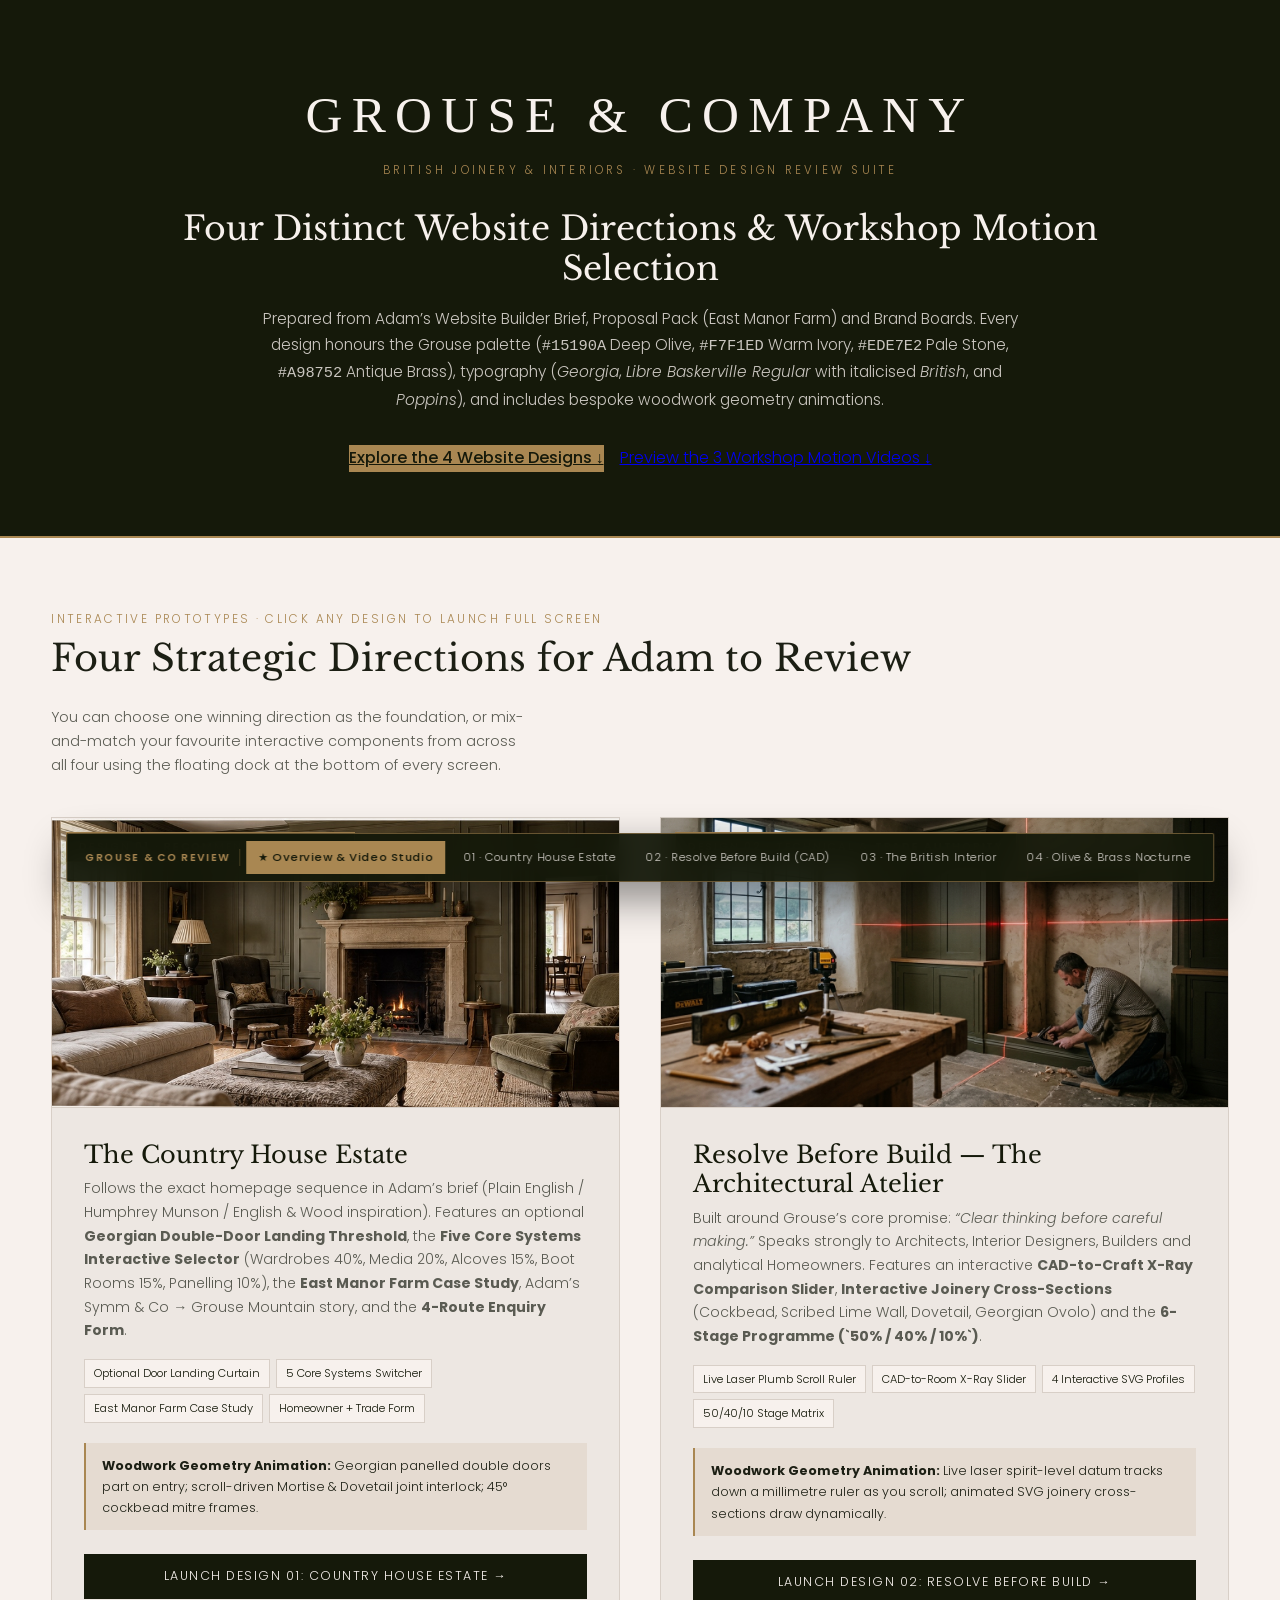
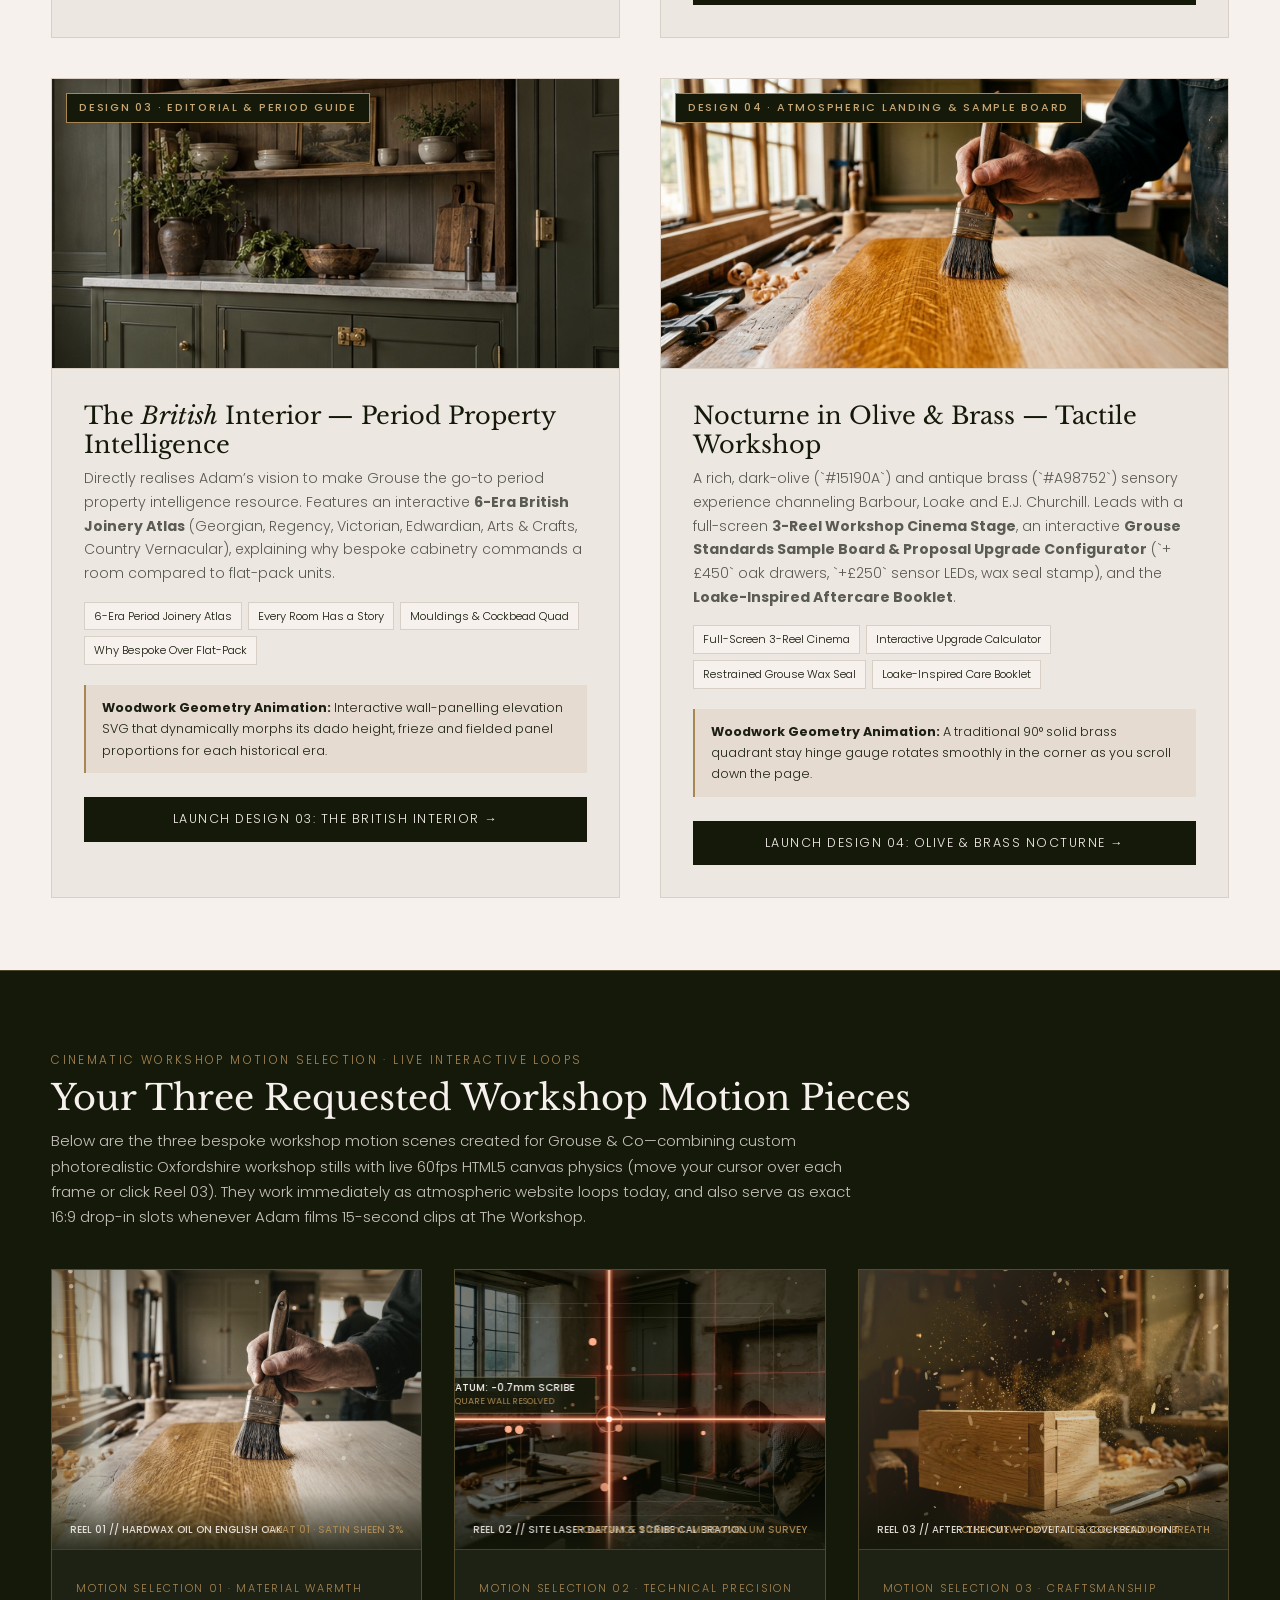
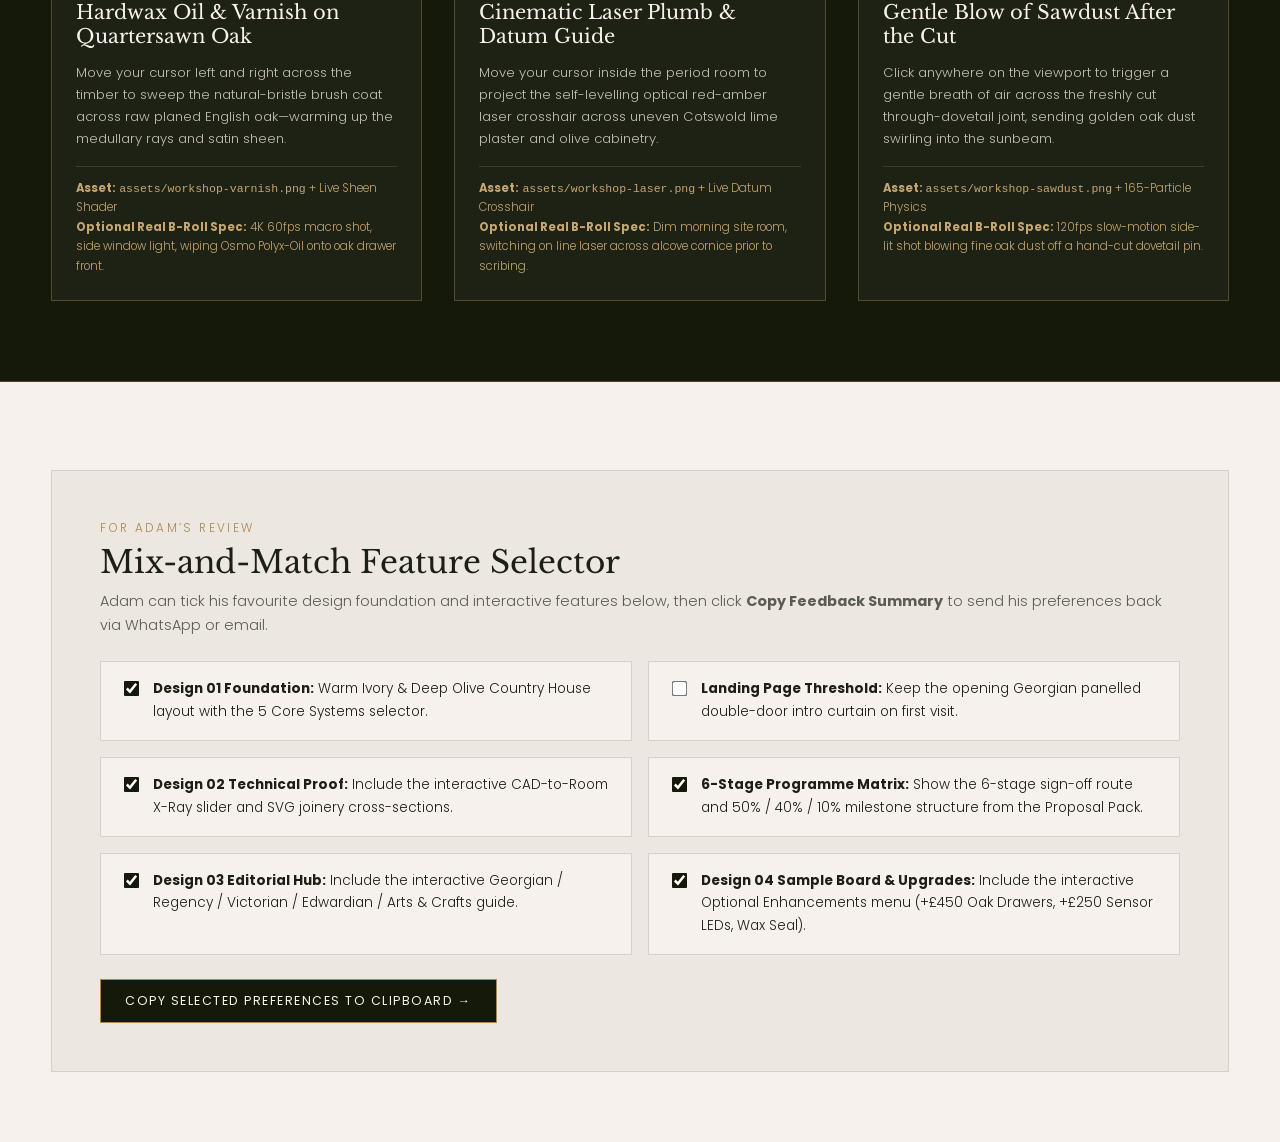
==== index.html @ 2a0cbdde "Initial commit: Grouse & Company 4 website designs and workshop motion studio" ====
<!DOCTYPE html>
<html lang="en-GB">
<head>
  <meta charset="UTF-8" />
  <meta name="viewport" content="width=device-width, initial-scale=1.0" />
  <title>Grouse &amp; Company | Website Design Presentation &amp; Workshop Motion Studio</title>
  <link rel="stylesheet" href="assets/grouse-shared.css" />
  <style>
    /* ==========================================================================
       MASTER PRESENTATION HUB & WORKSHOP MOTION STUDIO (index.html)
       Built for Adam Toms & Family Review
       ========================================================================== */

    .hub-hero {
      background: var(--olive-deep);
      color: var(--ivory-warm);
      padding: 4.5rem 4vw 4rem;
      border-bottom: 2px solid var(--brass-antique);
      text-align: center;
    }
    .hub-hero-inner {
      max-width: 960px;
      margin: 0 auto;
    }
    .hub-logo {
      font-family: var(--font-brand);
      font-size: clamp(2.1rem, 4vw, 3.2rem);
      letter-spacing: 0.18em;
      margin-bottom: 0.2rem;
    }
    .hub-sub {
      font-size: 0.72rem;
      letter-spacing: 0.28em;
      text-transform: uppercase;
      color: var(--brass-antique);
      margin-bottom: 1.75rem;
    }
    .hub-hero h1 {
      font-size: clamp(1.65rem, 2.6vw, 2.35rem);
      color: var(--ivory-warm);
      margin-bottom: 1rem;
    }
    .hub-hero p {
      color: rgba(247, 241, 237, 0.8);
      font-size: 0.96rem;
      max-width: 760px;
      margin: 0 auto 2rem;
    }

    .hub-section {
      max-width: 1420px;
      margin: 0 auto;
      padding: 4.5rem 4vw;
    }

    /* 4 Designs Comparison Grid */
    .designs-grid {
      display: grid;
      grid-template-columns: repeat(2, 1fr);
      gap: 2.5rem;
      margin-top: 2.5rem;
    }
    .design-card {
      background: var(--stone-pale);
      border: 1px solid var(--stone-border);
      display: flex;
      flex-direction: column;
      justify-content: space-between;
      transition: transform 0.35s ease, box-shadow 0.35s ease, border-color 0.35s ease;
    }
    .design-card:hover {
      transform: translateY(-4px);
      border-color: var(--brass-antique);
      box-shadow: 0 20px 44px rgba(21, 25, 10, 0.12);
    }
    .design-preview-thumb {
      position: relative;
      height: 290px;
      overflow: hidden;
      border-bottom: 1px solid var(--stone-border);
      background: var(--olive-deep);
    }
    .design-preview-thumb img {
      width: 100%;
      height: 100%;
      object-fit: cover;
      display: block;
      transition: transform 0.6s ease;
    }
    .design-card:hover .design-preview-thumb img {
      transform: scale(1.03);
    }
    .design-badge {
      position: absolute;
      top: 14px;
      left: 14px;
      background: var(--olive-deep);
      color: var(--brass-light);
      border: 1px solid var(--brass-antique);
      padding: 5px 12px;
      font-size: 0.68rem;
      letter-spacing: 0.16em;
      text-transform: uppercase;
      font-weight: 500;
    }
    .design-body {
      padding: 2rem;
      flex-grow: 1;
      display: flex;
      flex-direction: column;
      justify-content: space-between;
    }
    .design-body h3 {
      font-size: 1.5rem;
      color: var(--olive-deep);
      margin-bottom: 0.5rem;
    }
    .design-feature-tags {
      display: flex;
      flex-wrap: wrap;
      gap: 6px;
      margin: 1rem 0 1.25rem;
    }
    .design-feature-tags span {
      background: var(--ivory-warm);
      border: 1px solid var(--stone-border);
      padding: 4px 9px;
      font-size: 0.7rem;
      color: var(--olive-deep);
    }
    .design-geometry-note {
      background: rgba(169, 135, 82, 0.12);
      border-left: 2px solid var(--brass-antique);
      padding: 0.75rem 1rem;
      font-size: 0.79rem;
      margin-bottom: 1.5rem;
      color: var(--charcoal-ink);
    }

    /* Workshop Motion Selection Studio (3 Interactive Canvases Side-by-Side) */
    .motion-studio-band {
      background: var(--olive-deep);
      color: var(--ivory-warm);
      padding: 5rem 4vw;
      border-top: 1px solid rgba(169, 135, 82, 0.4);
      border-bottom: 1px solid rgba(169, 135, 82, 0.4);
    }
    .motion-trio-grid {
      max-width: 1420px;
      margin: 2.5rem auto 0;
      display: grid;
      grid-template-columns: repeat(3, 1fr);
      gap: 2rem;
    }
    .motion-studio-card {
      background: rgba(247, 241, 237, 0.04);
      border: 1px solid rgba(169, 135, 82, 0.4);
      display: flex;
      flex-direction: column;
      justify-content: space-between;
    }
    .motion-canvas-box {
      height: 280px;
      position: relative;
      border-bottom: 1px solid rgba(169, 135, 82, 0.3);
    }
    .motion-canvas-box canvas {
      width: 100%;
      height: 100%;
      display: block;
      cursor: crosshair;
    }
    .motion-card-body {
      padding: 1.5rem;
    }
    .motion-card-body h3 {
      color: var(--ivory-warm);
      font-size: 1.22rem;
      margin-bottom: 0.4rem;
    }
    .motion-card-body p {
      font-size: 0.82rem;
      color: rgba(247, 241, 237, 0.76);
      margin-bottom: 1rem;
    }
    .shot-spec {
      font-size: 0.72rem;
      color: var(--brass-light);
      border-top: 1px solid rgba(169, 135, 82, 0.25);
      padding-top: 0.75rem;
    }

    /* Interactive Mix-and-Match Feedback Builder for Adam */
    .feedback-builder {
      background: var(--stone-pale);
      border: 1px solid var(--stone-border);
      padding: 3rem;
      margin-top: 1rem;
    }
    .checkbox-grid {
      display: grid;
      grid-template-columns: repeat(2, 1fr);
      gap: 1rem;
      margin: 1.5rem 0;
    }
    .check-item {
      background: var(--ivory-warm);
      border: 1px solid var(--stone-border);
      padding: 1rem 1.25rem;
      display: flex;
      align-items: flex-start;
      gap: 12px;
      cursor: pointer;
      font-size: 0.85rem;
    }
    .check-item input {
      margin-top: 4px;
      accent-color: var(--olive-deep);
      transform: scale(1.2);
    }

    @media (max-width: 980px) {
      .designs-grid, .motion-trio-grid, .checkbox-grid {
        grid-template-columns: 1fr;
      }
    }
  </style>
</head>
<body>

  <!-- Presentation Header -->
  <header class="hub-hero">
    <div class="hub-hero-inner">
      <div class="hub-logo">GROUSE &amp; COMPANY</div>
      <div class="hub-sub">British Joinery &amp; Interiors · Website Design Review Suite</div>
      <h1>Four Distinct Website Directions &amp; Workshop Motion Selection</h1>
      <p>
        Prepared from Adam’s Website Builder Brief, Proposal Pack (East Manor Farm) and Brand Boards. Every design honours the Grouse palette (<code>#15190A</code> Deep Olive, <code>#F7F1ED</code> Warm Ivory, <code>#EDE7E2</code> Pale Stone, <code>#A98752</code> Antique Brass), typography (<em>Georgia</em>, <em>Libre Baskerville Regular</em> with italicised <em>British</em>, and <em>Poppins</em>), and includes bespoke woodwork geometry animations.
      </p>
      <div style="display:flex; justify-content:center; gap:1rem; flex-wrap:wrap;">
        <a href="#four-designs" class="btn-primary" style="background:var(--brass-antique); color:var(--olive-deep); border-color:var(--brass-antique); font-weight:500;">Explore the 4 Website Designs ↓</a>
        <a href="#motion-selection" class="btn-primary" style="background:transparent; border-color:rgba(247,241,237,0.4);">Preview the 3 Workshop Motion Videos ↓</a>
      </div>
    </div>
  </header>

  <!-- Section 1: The 4 Website Designs -->
  <section class="hub-section" id="four-designs">
    <div class="section-header" style="display:flex; justify-content:space-between; align-items:flex-end; flex-wrap:wrap; gap:1.5rem;">
      <div>
        <span class="eyebrow" style="color:var(--brass-antique); font-size:0.74rem; letter-spacing:0.2em; text-transform:uppercase; display:block; margin-bottom:6px;">Interactive Prototypes · Click Any Design to Launch Full Screen</span>
        <h2 style="font-size:2.3rem; margin:0;">Four Strategic Directions for Adam to Review</h2>
      </div>
      <p style="max-width:480px; margin:0; color:var(--muted-ink); font-size:0.9rem;">
        You can choose one winning direction as the foundation, or mix-and-match your favourite interactive components from across all four using the floating dock at the bottom of every screen.
      </p>
    </div>

    <div class="designs-grid">
      <!-- DESIGN 01 -->
      <article class="design-card">
        <div>
          <div class="design-preview-thumb">
            <img src="assets/hero-olive-living-room.jpg" alt="Design 01 Preview" />
            <span class="design-badge">Design 01 · Recommended Flagship</span>
          </div>
          <div class="design-body">
            <div>
              <h3>The Country House Estate</h3>
              <p style="font-size:0.88rem; color:var(--muted-ink); margin:0;">
                Follows the exact homepage sequence in Adam’s brief (Plain English / Humphrey Munson / English &amp; Wood inspiration). Features an optional <strong>Georgian Double-Door Landing Threshold</strong>, the <strong>Five Core Systems Interactive Selector</strong> (Wardrobes 40%, Media 20%, Alcoves 15%, Boot Rooms 15%, Panelling 10%), the <strong>East Manor Farm Case Study</strong>, Adam’s Symm &amp; Co → Grouse Mountain story, and the <strong>4-Route Enquiry Form</strong>.
              </p>
              <div class="design-feature-tags">
                <span>Optional Door Landing Curtain</span>
                <span>5 Core Systems Switcher</span>
                <span>East Manor Farm Case Study</span>
                <span>Homeowner + Trade Form</span>
              </div>
              <div class="design-geometry-note">
                <strong>Woodwork Geometry Animation:</strong> Georgian panelled double doors part on entry; scroll-driven Mortise &amp; Dovetail joint interlock; 45° cockbead mitre frames.
              </div>
            </div>
            <a href="design-1-heritage-estate.html" class="btn-primary" style="background:var(--olive-deep); color:var(--ivory-warm); text-decoration:none; padding:12px 20px; text-align:center; display:block; font-size:0.78rem; letter-spacing:0.12em; text-transform:uppercase;">
              Launch Design 01: Country House Estate →
            </a>
          </div>
        </div>
      </article>

      <!-- DESIGN 02 -->
      <article class="design-card">
        <div>
          <div class="design-preview-thumb">
            <img src="assets/workshop-laser.png" alt="Design 02 Preview" />
            <span class="design-badge">Design 02 · Technical &amp; Trade Authority</span>
          </div>
          <div class="design-body">
            <div>
              <h3>Resolve Before Build — The Architectural Atelier</h3>
              <p style="font-size:0.88rem; color:var(--muted-ink); margin:0;">
                Built around Grouse’s core promise: <em>“Clear thinking before careful making.”</em> Speaks strongly to Architects, Interior Designers, Builders and analytical Homeowners. Features an interactive <strong>CAD-to-Craft X-Ray Comparison Slider</strong>, <strong>Interactive Joinery Cross-Sections</strong> (Cockbead, Scribed Lime Wall, Dovetail, Georgian Ovolo) and the <strong>6-Stage Programme (`50% / 40% / 10%`)</strong>.
              </p>
              <div class="design-feature-tags">
                <span>Live Laser Plumb Scroll Ruler</span>
                <span>CAD-to-Room X-Ray Slider</span>
                <span>4 Interactive SVG Profiles</span>
                <span>50/40/10 Stage Matrix</span>
              </div>
              <div class="design-geometry-note">
                <strong>Woodwork Geometry Animation:</strong> Live laser spirit-level datum tracks down a millimetre ruler as you scroll; animated SVG joinery cross-sections draw dynamically.
              </div>
            </div>
            <a href="design-2-architectural-atelier.html" class="btn-primary" style="background:var(--olive-deep); color:var(--ivory-warm); text-decoration:none; padding:12px 20px; text-align:center; display:block; font-size:0.78rem; letter-spacing:0.12em; text-transform:uppercase;">
              Launch Design 02: Resolve Before Build →
            </a>
          </div>
        </div>
      </article>

      <!-- DESIGN 03 -->
      <article class="design-card">
        <div>
          <div class="design-preview-thumb">
            <img src="assets/hero-olive-dresser.jpg" alt="Design 03 Preview" />
            <span class="design-badge">Design 03 · Editorial &amp; Period Guide</span>
          </div>
          <div class="design-body">
            <div>
              <h3>The <em>British</em> Interior — Period Property Intelligence</h3>
              <p style="font-size:0.88rem; color:var(--muted-ink); margin:0;">
                Directly realises Adam’s vision to make Grouse the go-to period property intelligence resource. Features an interactive <strong>6-Era British Joinery Atlas</strong> (Georgian, Regency, Victorian, Edwardian, Arts &amp; Crafts, Country Vernacular), explaining why bespoke cabinetry commands a room compared to flat-pack units.
              </p>
              <div class="design-feature-tags">
                <span>6-Era Period Joinery Atlas</span>
                <span>Every Room Has a Story</span>
                <span>Mouldings &amp; Cockbead Quad</span>
                <span>Why Bespoke Over Flat-Pack</span>
              </div>
              <div class="design-geometry-note">
                <strong>Woodwork Geometry Animation:</strong> Interactive wall-panelling elevation SVG that dynamically morphs its dado height, frieze and fielded panel proportions for each historical era.
              </div>
            </div>
            <a href="design-3-british-interior-editorial.html" class="btn-primary" style="background:var(--olive-deep); color:var(--ivory-warm); text-decoration:none; padding:12px 20px; text-align:center; display:block; font-size:0.78rem; letter-spacing:0.12em; text-transform:uppercase;">
              Launch Design 03: The British Interior →
            </a>
          </div>
        </div>
      </article>

      <!-- DESIGN 04 -->
      <article class="design-card">
        <div>
          <div class="design-preview-thumb">
            <img src="assets/workshop-varnish.png" alt="Design 04 Preview" />
            <span class="design-badge">Design 04 · Atmospheric Landing &amp; Sample Board</span>
          </div>
          <div class="design-body">
            <div>
              <h3>Nocturne in Olive &amp; Brass — Tactile Workshop</h3>
              <p style="font-size:0.88rem; color:var(--muted-ink); margin:0;">
                A rich, dark-olive (`#15190A`) and antique brass (`#A98752`) sensory experience channeling Barbour, Loake and E.J. Churchill. Leads with a full-screen <strong>3-Reel Workshop Cinema Stage</strong>, an interactive <strong>Grouse Standards Sample Board &amp; Proposal Upgrade Configurator</strong> (`+£450` oak drawers, `+£250` sensor LEDs, wax seal stamp), and the <strong>Loake-Inspired Aftercare Booklet</strong>.
              </p>
              <div class="design-feature-tags">
                <span>Full-Screen 3-Reel Cinema</span>
                <span>Interactive Upgrade Calculator</span>
                <span>Restrained Grouse Wax Seal</span>
                <span>Loake-Inspired Care Booklet</span>
              </div>
              <div class="design-geometry-note">
                <strong>Woodwork Geometry Animation:</strong> A traditional 90° solid brass quadrant stay hinge gauge rotates smoothly in the corner as you scroll down the page.
              </div>
            </div>
            <a href="design-4-nocturne-craft.html" class="btn-primary" style="background:var(--olive-deep); color:var(--ivory-warm); text-decoration:none; padding:12px 20px; text-align:center; display:block; font-size:0.78rem; letter-spacing:0.12em; text-transform:uppercase;">
              Launch Design 04: Olive &amp; Brass Nocturne →
            </a>
          </div>
        </div>
      </article>
    </div>
  </section>

  <!-- Section 2: Curated Selection of 3 Workshop Motion Videos -->
  <section class="motion-studio-band" id="motion-selection">
    <div style="max-width:1420px; margin:0 auto;">
      <span style="color:var(--brass-antique); font-size:0.74rem; letter-spacing:0.2em; text-transform:uppercase; display:block; margin-bottom:6px;">Cinematic Workshop Motion Selection · Live Interactive Loops</span>
      <h2 style="font-size:2.2rem; color:var(--ivory-warm); margin-bottom:0.5rem;">Your Three Requested Workshop Motion Pieces</h2>
      <p style="color:rgba(247,241,237,0.78); max-width:820px; font-size:0.94rem; margin:0;">
        Below are the three bespoke workshop motion scenes created for Grouse &amp; Co—combining custom photorealistic Oxfordshire workshop stills with live 60fps HTML5 canvas physics (move your cursor over each frame or click Reel 03). They work immediately as atmospheric website loops today, and also serve as exact 16:9 drop-in slots whenever Adam films 15-second clips at The Workshop.
      </p>

      <div class="motion-trio-grid">
        <!-- Motion 1: Varnishing Oak -->
        <div class="motion-studio-card">
          <div>
            <div class="motion-canvas-box">
              <canvas id="studioCanvasVarnish" data-workshop-canvas="varnish"></canvas>
            </div>
            <div class="motion-card-body">
              <span style="color:var(--brass-antique); font-size:0.68rem; letter-spacing:0.16em; text-transform:uppercase;">Motion Selection 01 · Material Warmth</span>
              <h3>Hardwax Oil &amp; Varnish on Quartersawn Oak</h3>
              <p>
                Move your cursor left and right across the timber to sweep the natural-bristle brush coat across raw planed English oak—warming up the medullary rays and satin sheen.
              </p>
              <div class="shot-spec">
                <strong>Asset:</strong> <code>assets/workshop-varnish.png</code> + Live Sheen Shader<br />
                <strong>Optional Real B-Roll Spec:</strong> 4K 60fps macro shot, side window light, wiping Osmo Polyx-Oil onto oak drawer front.
              </div>
            </div>
          </div>
        </div>

        <!-- Motion 2: Laser Guide -->
        <div class="motion-studio-card">
          <div>
            <div class="motion-canvas-box">
              <canvas id="studioCanvasLaser" data-workshop-canvas="laser"></canvas>
            </div>
            <div class="motion-card-body">
              <span style="color:var(--brass-antique); font-size:0.68rem; letter-spacing:0.16em; text-transform:uppercase;">Motion Selection 02 · Technical Precision</span>
              <h3>Cinematic Laser Plumb &amp; Datum Guide</h3>
              <p>
                Move your cursor inside the period room to project the self-levelling optical red-amber laser crosshair across uneven Cotswold lime plaster and olive cabinetry.
              </p>
              <div class="shot-spec">
                <strong>Asset:</strong> <code>assets/workshop-laser.png</code> + Live Datum Crosshair<br />
                <strong>Optional Real B-Roll Spec:</strong> Dim morning site room, switching on line laser across alcove cornice prior to scribing.
              </div>
            </div>
          </div>
        </div>

        <!-- Motion 3: Gentle Blow of Sawdust -->
        <div class="motion-studio-card">
          <div>
            <div class="motion-canvas-box">
              <canvas id="studioCanvasSawdust" data-workshop-canvas="sawdust"></canvas>
            </div>
            <div class="motion-card-body">
              <span style="color:var(--brass-antique); font-size:0.68rem; letter-spacing:0.16em; text-transform:uppercase;">Motion Selection 03 · Craftsmanship</span>
              <h3>Gentle Blow of Sawdust After the Cut</h3>
              <p>
                Click anywhere on the viewport to trigger a gentle breath of air across the freshly cut through-dovetail joint, sending golden oak dust swirling into the sunbeam.
              </p>
              <div class="shot-spec">
                <strong>Asset:</strong> <code>assets/workshop-sawdust.png</code> + 165-Particle Physics<br />
                <strong>Optional Real B-Roll Spec:</strong> 120fps slow-motion side-lit shot blowing fine oak dust off a hand-cut dovetail pin.
              </div>
            </div>
          </div>
        </div>
      </div>
    </div>
  </section>

  <!-- Section 3: Interactive Feedback Scorecard for Adam -->
  <section class="hub-section">
    <div class="feedback-builder">
      <span style="color:var(--brass-antique); font-size:0.74rem; letter-spacing:0.2em; text-transform:uppercase; display:block; margin-bottom:4px;">For Adam’s Review</span>
      <h2 style="font-size:1.95rem; margin-bottom:0.5rem;">Mix-and-Match Feature Selector</h2>
      <p style="color:var(--muted-ink); font-size:0.9rem; margin:0;">
        Adam can tick his favourite design foundation and interactive features below, then click <strong>Copy Feedback Summary</strong> to send his preferences back via WhatsApp or email.
      </p>

      <div class="checkbox-grid" id="adamChecklist">
        <label class="check-item">
          <input type="checkbox" checked value="Design 01 (Country House Estate) as the core homepage & Warm Ivory/Deep Olive balance" />
          <span><strong>Design 01 Foundation:</strong> Warm Ivory &amp; Deep Olive Country House layout with the 5 Core Systems selector.</span>
        </label>
        <label class="check-item">
          <input type="checkbox" value="Include Design 01's Georgian Double-Door Landing Threshold intro" />
          <span><strong>Landing Page Threshold:</strong> Keep the opening Georgian panelled double-door intro curtain on first visit.</span>
        </label>
        <label class="check-item">
          <input type="checkbox" checked value="Include Design 02's CAD-to-Craft X-Ray Slider & Interactive Woodwork Profile Cross-Sections" />
          <span><strong>Design 02 Technical Proof:</strong> Include the interactive CAD-to-Room X-Ray slider and SVG joinery cross-sections.</span>
        </label>
        <label class="check-item">
          <input type="checkbox" checked value="Include Design 02's 6-Stage Process & 50%/40%/10% Milestone Matrix" />
          <span><strong>6-Stage Programme Matrix:</strong> Show the 6-stage sign-off route and 50% / 40% / 10% milestone structure from the Proposal Pack.</span>
        </label>
        <label class="check-item">
          <input type="checkbox" checked value="Include Design 03's 'The British Interior' 6-Era Period Joinery Intelligence Atlas" />
          <span><strong>Design 03 Editorial Hub:</strong> Include the interactive Georgian / Regency / Victorian / Edwardian / Arts &amp; Crafts guide.</span>
        </label>
        <label class="check-item">
          <input type="checkbox" checked value="Include Design 04's Interactive Grouse Standards Sample Board & Optional Enhancements Calculator" />
          <span><strong>Design 04 Sample Board &amp; Upgrades:</strong> Include the interactive Optional Enhancements menu (+£450 Oak Drawers, +£250 Sensor LEDs, Wax Seal).</span>
        </label>
      </div>

      <div style="display:flex; gap:1rem; align-items:center; flex-wrap:wrap;">
        <button type="button" onclick="copyAdamFeedback()" style="background:var(--olive-deep); color:var(--ivory-warm); border:1px solid var(--brass-antique); padding:12px 24px; font-family:var(--font-body); font-size:0.78rem; letter-spacing:0.12em; text-transform:uppercase; cursor:pointer;">
          Copy Selected Preferences to Clipboard →
        </button>
        <span id="copyConfirmMsg" style="font-size:0.82rem; color:var(--oak-stained); font-weight:500;"></span>
      </div>
    </div>
  </section>

  <!-- Floating Design Switcher Dock -->
  <nav class="grouse-design-dock" aria-label="Design Prototype Switcher">
    <span class="dock-label">Grouse &amp; Co Review</span>
    <a href="index.html" class="active">★ Overview &amp; Video Studio</a>
    <a href="design-1-heritage-estate.html">01 · Country House Estate</a>
    <a href="design-2-architectural-atelier.html">02 · Resolve Before Build (CAD)</a>
    <a href="design-3-british-interior-editorial.html">03 · The British Interior</a>
    <a href="design-4-nocturne-craft.html">04 · Olive &amp; Brass Nocturne</a>
  </nav>

  <script src="assets/grouse-motion.js"></script>
  <script>
    function copyAdamFeedback() {
      const checked = Array.from(document.querySelectorAll('#adamChecklist input:checked')).map((el) => '• ' + el.value);
      const text = 'Grouse & Co Website Design Preferences:\n' + checked.join('\n');
      navigator.clipboard.writeText(text).then(() => {
        document.getElementById('copyConfirmMsg').textContent = '✓ Copied to clipboard! Ready to paste into WhatsApp or email.';
      });
    }
  </script>
</body>
</html>
---- assets/grouse-shared.css ----
/* ==========================================================================
   GROUSE & COMPANY — SHARED BRAND TOKENS, WOODWORK GEOMETRY & SWITCHER BAR
   Palette from Adam's Website Brief:
   - Deep Olive:    #15190A (Primary Dark / Brand Surface)
   - Woodland Moss: #222814 (Secondary Olive Surface)
   - Warm Ivory:    #F7F1ED (Primary Reading Surface)
   - Pale Stone:    #EDE7E2 (Secondary Warm Surface)
   - Antique Brass: #A98752 (Hardware & Datum Accent)
   - Stained Oak:   #5C4022 (Warm Timber Accent)
   Typography:
   - Brand Wordmark: Georgia, 'Times New Roman', serif
   - Headings:       'Libre Baskerville', Georgia, serif (Regular 400, Italic 400)
   - Body & Nav:     'Poppins', sans-serif
   ========================================================================== */

@import url('https://fonts.googleapis.com/css2?family=Libre+Baskerville:ital,wght@0,400;0,700;1,400&family=Poppins:wght@300;400;500;600&display=swap');

:root {
  --olive-deep: #15190A;
  --olive-mid: #212712;
  --olive-soft: #31381E;
  --ivory-warm: #F7F1ED;
  --stone-pale: #EDE7E2;
  --stone-border: #D8CFC7;
  --brass-antique: #A98752;
  --brass-light: #C6A673;
  --oak-stained: #5C4022;
  --charcoal-ink: #1C1F14;
  --muted-ink: #5A5B52;
  --laser-red: #D94E34;

  --font-brand: Georgia, 'Times New Roman', serif;
  --font-heading: 'Libre Baskerville', Georgia, serif;
  --font-body: 'Poppins', -apple-system, BlinkMacSystemFont, sans-serif;

  --scroll-ratio: 0;
  --scroll-mm: 0;
  --joint-gap: 18px;
}

*, *::before, *::after {
  box-sizing: border-box;
}

html {
  scroll-behavior: smooth;
  -webkit-font-smoothing: antialiased;
  -moz-osx-font-smoothing: grayscale;
}

body {
  margin: 0;
  font-family: var(--font-body);
  font-weight: 300;
  line-height: 1.68;
  color: var(--charcoal-ink);
  background-color: var(--ivory-warm);
  overflow-x: hidden;
}

h1, h2, h3, h4, .serif-heading {
  font-family: var(--font-heading);
  font-weight: 400; /* Brief explicitly specifies Regular, not bold */
  line-height: 1.22;
  margin-top: 0;
}

.brand-wordmark {
  font-family: var(--font-brand);
  letter-spacing: 0.16em;
  text-transform: uppercase;
  font-weight: 400;
  text-decoration: none;
  display: inline-flex;
  flex-direction: column;
  align-items: center;
  line-height: 1.1;
}

.brand-wordmark .sub {
  font-size: 0.52em;
  letter-spacing: 0.28em;
  margin-top: 4px;
  opacity: 0.88;
}

/* ==========================================================================
   WOODWORK GEOMETRY ANIMATIONS
   1. In-Frame Cockbead & 45° Mitre Corner Frames
   2. Mortise & Tenon / Dovetail Scroll-Linked Interlock
   3. Scribe & Datum Caliper Lines
   ========================================================================== */

.mitre-frame {
  position: relative;
  padding: 10px;
  transition: transform 0.6s cubic-bezier(0.22, 1, 0.36, 1);
}

.mitre-frame::before,
.mitre-frame::after {
  content: '';
  position: absolute;
  inset: 0;
  pointer-events: none;
  border: 1px solid rgba(169, 135, 82, 0.38);
  transition: all 0.75s cubic-bezier(0.22, 1, 0.36, 1);
}

.mitre-frame::after {
  inset: 6px;
  border-color: rgba(21, 25, 10, 0.14);
}

/* 45-degree corner mitre joint ticks */
.mitre-corner-tl,
.mitre-corner-tr,
.mitre-corner-bl,
.mitre-corner-br {
  position: absolute;
  width: 10px;
  height: 10px;
  pointer-events: none;
  z-index: 3;
  opacity: 0.65;
  transition: transform 0.5s ease, opacity 0.5s ease;
}

.mitre-frame:hover::before {
  border-color: var(--brass-antique);
}

/* Scroll-linked Dovetail Joint Divider */
.dovetail-divider {
  display: flex;
  align-items: center;
  justify-content: center;
  gap: 14px;
  margin: 2.5rem auto;
  color: var(--brass-antique);
  font-size: 0.72rem;
  letter-spacing: 0.22em;
  text-transform: uppercase;
}

.dovetail-svg {
  width: 140px;
  height: 28px;
  overflow: visible;
}

.dovetail-svg .left-pin {
  transform: translateX(calc(var(--joint-gap, 14px) * -1));
  transition: transform 0.15s linear;
}

.dovetail-svg .right-tail {
  transform: translateX(var(--joint-gap, 14px));
  transition: transform 0.15s linear;
}

/* Concept Reference Badge (Per Brief: "AI images and existing mockups are concept references only and must be labelled accordingly") */
.concept-tag {
  position: absolute;
  bottom: 12px;
  right: 12px;
  background: rgba(21, 25, 10, 0.78);
  backdrop-filter: blur(6px);
  color: var(--ivory-warm);
  border: 1px solid rgba(169, 135, 82, 0.42);
  padding: 3px 9px;
  font-size: 0.64rem;
  letter-spacing: 0.12em;
  text-transform: uppercase;
  pointer-events: none;
  z-index: 4;
}

/* Interactive Workshop Video Viewport Frame */
.workshop-cinema-frame {
  position: relative;
  background: var(--olive-deep);
  border: 1px solid rgba(169, 135, 82, 0.45);
  overflow: hidden;
  box-shadow: 0 24px 60px rgba(21, 25, 10, 0.22);
}

.workshop-cinema-frame canvas {
  display: block;
  width: 100%;
  height: 100%;
  cursor: crosshair;
}

.workshop-reel-controls {
  display: flex;
  flex-wrap: wrap;
  gap: 8px;
  padding: 12px 16px;
  background: rgba(21, 25, 10, 0.94);
  border-top: 1px solid rgba(169, 135, 82, 0.28);
  align-items: center;
  justify-content: space-between;
}

.workshop-reel-btns {
  display: flex;
  flex-wrap: wrap;
  gap: 8px;
}

.reel-btn {
  background: rgba(247, 241, 237, 0.06);
  color: var(--ivory-warm);
  border: 1px solid rgba(169, 135, 82, 0.3);
  padding: 7px 13px;
  font-family: var(--font-body);
  font-size: 0.72rem;
  letter-spacing: 0.08em;
  text-transform: uppercase;
  cursor: pointer;
  transition: all 0.25s ease;
}

.reel-btn:hover,
.reel-btn.active {
  background: var(--brass-antique);
  color: var(--olive-deep);
  border-color: var(--brass-antique);
  font-weight: 500;
}

.reel-spec-note {
  color: rgba(247, 241, 237, 0.65);
  font-size: 0.68rem;
  letter-spacing: 0.08em;
}

/* ==========================================================================
   FLOATING DESIGN SWITCHER DOCK (FOR ADAM & REVIEWERS)
   ========================================================================== */

.grouse-design-dock {
  position: fixed;
  bottom: 18px;
  left: 50%;
  transform: translateX(-50%);
  z-index: 9999;
  background: rgba(21, 25, 10, 0.95);
  backdrop-filter: blur(12px);
  border: 1px solid rgba(169, 135, 82, 0.55);
  padding: 7px 10px;
  display: flex;
  align-items: center;
  gap: 6px;
  box-shadow: 0 16px 40px rgba(0, 0, 0, 0.45);
  border-radius: 2px;
  max-width: 96vw;
  overflow-x: auto;
}

.grouse-design-dock .dock-label {
  color: var(--brass-antique);
  font-size: 0.65rem;
  font-weight: 600;
  letter-spacing: 0.16em;
  text-transform: uppercase;
  padding: 0 8px;
  white-space: nowrap;
  border-right: 1px solid rgba(169, 135, 82, 0.3);
}

.grouse-design-dock a {
  color: rgba(247, 241, 237, 0.82);
  text-decoration: none;
  font-size: 0.71rem;
  padding: 6px 11px;
  letter-spacing: 0.05em;
  white-space: nowrap;
  border: 1px solid transparent;
  transition: all 0.2s ease;
}

.grouse-design-dock a:hover {
  color: var(--ivory-warm);
  border-color: rgba(169, 135, 82, 0.4);
  background: rgba(169, 135, 82, 0.12);
}

.grouse-design-dock a.active {
  background: var(--brass-antique);
  color: var(--olive-deep);
  font-weight: 500;
}

@media (max-width: 768px) {
  .grouse-design-dock {
    bottom: 10px;
    padding: 6px;
  }
  .grouse-design-dock .dock-label {
    display: none;
  }
}
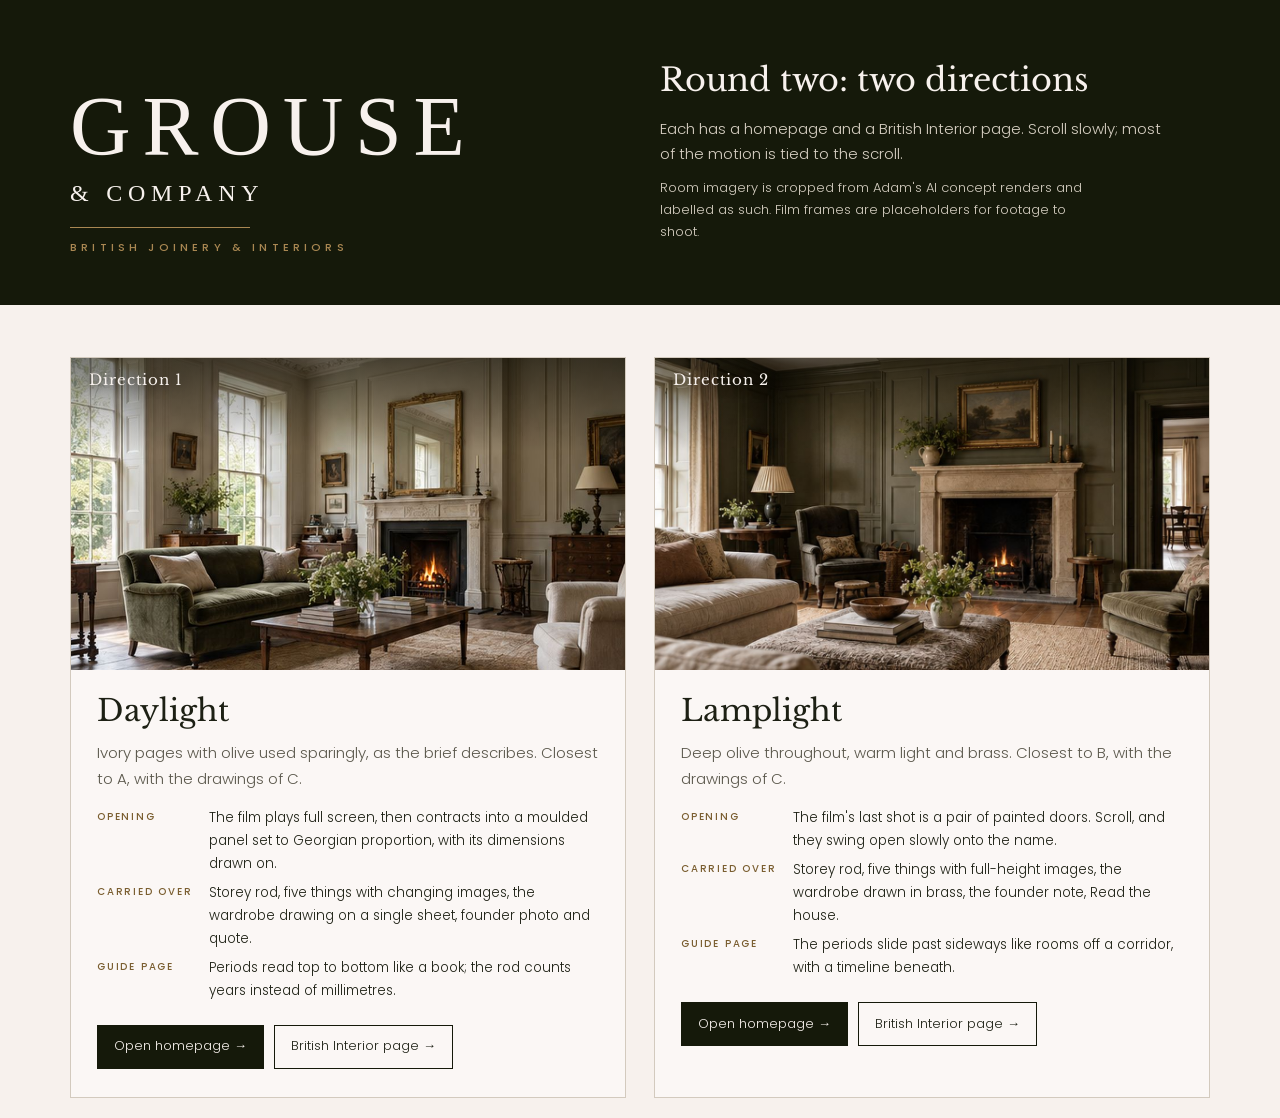
==== commit 9822893a: "Replace first-draft designs with the two round-two directions Daylight and Lamplight, each with a ho" ====
--- a/index.html
+++ b/index.html
@@ -1,521 +1,96 @@
-<!DOCTYPE html>
-<html lang="en-GB">
+<!doctype html>
+<html lang="en">
 <head>
-  <meta charset="UTF-8" />
-  <meta name="viewport" content="width=device-width, initial-scale=1.0" />
-  <title>Grouse &amp; Company | Website Design Presentation &amp; Workshop Motion Studio</title>
-  <link rel="stylesheet" href="assets/grouse-shared.css" />
-  <style>
-    /* ==========================================================================
-       MASTER PRESENTATION HUB & WORKSHOP MOTION STUDIO (index.html)
-       Built for Adam Toms & Family Review
-       ========================================================================== */
+<meta charset="utf-8">
+<meta name="viewport" content="width=device-width, initial-scale=1, viewport-fit=cover">
+<title>Grouse Website Directions</title>
+<meta name="claude:viewport-fit-sides" content="cover">
+<link rel="preconnect" href="https://fonts.googleapis.com">
+<link rel="stylesheet" href="https://fonts.googleapis.com/css2?family=Libre+Baskerville:ital@0;1&family=Poppins:wght@300;400;500&display=swap">
+<style>
+/* Cover sheet, round two: two merged directions, each a homepage plus its British Interior page. */
+:root{
+  --olive:#15190A; --ivory:#F7F1ED; --stone:#EDE7E2; --brass:#A98752; --brass-ink:#7A5E30; --ink:#1D2014; --muted:#5B584C; --rule:#D3CABE;
+  --display:"Libre Baskerville", Baskerville, Georgia, serif; --body:"Poppins","Helvetica Neue",Arial,sans-serif; --mark:Georgia,"Times New Roman",serif;
+}
+body{background:var(--ivory);color:var(--ink);font:300 15px/1.7 var(--body);-webkit-font-smoothing:antialiased}
+*{box-sizing:border-box}
+a{color:inherit}
+:focus-visible{outline:2px solid var(--brass);outline-offset:3px}
+.in{max-width:1180px;margin:0 auto;padding-left:max(20px, env(safe-area-inset-left,0px));padding-right:max(20px, env(safe-area-inset-right,0px))}
+.top{background:var(--olive);color:var(--ivory)}
+.top .in{padding-block:60px 52px;display:grid;grid-template-columns:minmax(0,1fr) minmax(0,1fr);gap:40px;align-items:end}
+.wm .a{font:400 clamp(44px,7vw,84px)/1 var(--mark);letter-spacing:.14em}
+.wm .b{font:400 clamp(15px,2vw,24px)/1 var(--mark);letter-spacing:.24em;margin-top:12px}
+.wm .r{width:180px;height:1px;background:var(--brass);margin:22px 0 14px}
+.wm .c{font:500 11px/1 var(--body);letter-spacing:.38em;color:var(--brass);text-transform:uppercase}
+.top h1{font:400 clamp(24px,2.6vw,32px)/1.3 var(--display);margin:0 0 14px}
+.top p{margin:0 0 10px;color:#D6CFC2;max-width:34em}
+@media (max-width:800px){.top .in{grid-template-columns:1fr}}
+.dirs{display:grid;grid-template-columns:repeat(2,minmax(0,1fr));gap:28px;padding-block:52px 20px}
+.dir{border:1px solid var(--rule);background:#fff6;display:flex;flex-direction:column}
+.dir .pic{position:relative;aspect-ratio:16/9;overflow:hidden;background:var(--olive)}
+.dir .pic img{width:100%;height:100%;object-fit:cover;display:block;max-width:100%}
+.dir .pic::after{content:"";position:absolute;inset:0;background:linear-gradient(180deg,rgba(12,13,6,.55),rgba(12,13,6,0) 30%)}
+.dir .no{z-index:1;position:absolute;left:18px;top:14px;font:400 15px/1 var(--display);color:var(--ivory);letter-spacing:.06em;text-shadow:0 2px 12px rgba(0,0,0,.6)}
+.dir .body{padding:24px 26px 28px;display:grid;gap:12px}
+.dir h2{font:400 30px/1.15 var(--display);margin:0}
+.dir p{margin:0;color:var(--muted)}
+.dir dl{display:grid;grid-template-columns:auto 1fr;gap:6px 16px;margin:4px 0 0;font-size:13.5px}
+.dir dt{font:500 10px/2 var(--body);letter-spacing:.18em;text-transform:uppercase;color:var(--brass-ink)}
+.dir dd{margin:0}
+.opens{display:flex;flex-wrap:wrap;gap:10px;margin-top:10px}
+.opens a{display:inline-flex;align-items:center;min-height:44px;padding:0 16px;font-size:13px;text-decoration:none;border:1px solid var(--olive)}
+.opens a.p{background:var(--olive);color:var(--ivory)}
+.opens a:hover{background:var(--brass);border-color:var(--brass);color:var(--olive)}
+@media (max-width:800px){.dirs{grid-template-columns:1fr}}
+.cols{display:grid;grid-template-columns:repeat(3,minmax(0,1fr));gap:36px;padding-block:40px 32px;border-top:1px solid var(--rule)}
+.cols h3{font:400 20px/1.3 var(--display);margin:0 0 10px}
+.cols ul,.cols ol{margin:0;padding-left:18px;display:grid;gap:6px;font-size:14px}
+@media (max-width:860px){.cols{grid-template-columns:1fr}}
+.r1{border-top:1px solid var(--rule);padding-block:24px 56px;font-size:13px;color:var(--muted);display:flex;flex-wrap:wrap;gap:8px 22px}
+.r1 a{color:var(--ink)}
+</style>
+</head>
+<body style="margin:0">
 
-    .hub-hero {
-      background: var(--olive-deep);
-      color: var(--ivory-warm);
-      padding: 4.5rem 4vw 4rem;
-      border-bottom: 2px solid var(--brass-antique);
-      text-align: center;
-    }
-    .hub-hero-inner {
-      max-width: 960px;
-      margin: 0 auto;
-    }
-    .hub-logo {
-      font-family: var(--font-brand);
-      font-size: clamp(2.1rem, 4vw, 3.2rem);
-      letter-spacing: 0.18em;
-      margin-bottom: 0.2rem;
-    }
-    .hub-sub {
-      font-size: 0.72rem;
-      letter-spacing: 0.28em;
-      text-transform: uppercase;
-      color: var(--brass-antique);
-      margin-bottom: 1.75rem;
-    }
-    .hub-hero h1 {
-      font-size: clamp(1.65rem, 2.6vw, 2.35rem);
-      color: var(--ivory-warm);
-      margin-bottom: 1rem;
-    }
-    .hub-hero p {
-      color: rgba(247, 241, 237, 0.8);
-      font-size: 0.96rem;
-      max-width: 760px;
-      margin: 0 auto 2rem;
-    }
+<div class="top"><div class="in">
+  <div class="wm"><div class="a">GROUSE</div><div class="b">&amp; COMPANY</div><div class="r"></div><div class="c">British joinery &amp; interiors</div></div>
+  <div>
+    <h1>Round two: two directions</h1>
+    <p>Each has a homepage and a British Interior page. Scroll slowly; most of the motion is tied to the scroll.</p>
+    <p style="font-size:13px">Room imagery is cropped from Adam's AI concept renders and labelled as such. Film frames are placeholders for footage to shoot.</p>
+  </div>
+</div></div>
 
-    .hub-section {
-      max-width: 1420px;
-      margin: 0 auto;
-      padding: 4.5rem 4vw;
-    }
+<div class="in dirs">
+  <div class="dir">
+    <div class="pic"><img src="img/drawing.jpg" alt=""><span class="no">Direction 1</span></div>
+    <div class="body">
+      <h2>Daylight</h2>
+      <p>Ivory pages with olive used sparingly, as the brief describes. Closest to A, with the drawings of C.</p>
+      <dl>
+        <dt>Opening</dt><dd>The film plays full screen, then contracts into a moulded panel set to Georgian proportion, with its dimensions drawn on.</dd>
+        <dt>Carried over</dt><dd>Storey rod, five things with changing images, the wardrobe drawing on a single sheet, founder photo and quote.</dd>
+        <dt>Guide page</dt><dd>Periods read top to bottom like a book; the rod counts years instead of millimetres.</dd>
+      </dl>
+      <div class="opens"><a class="p" href="daylight.html">Open homepage →</a><a href="daylight-british-interior.html">British Interior page →</a></div>
+    </div>
+  </div>
+  <div class="dir">
+    <div class="pic"><img src="img/livingroom.jpg" alt=""><span class="no">Direction 2</span></div>
+    <div class="body">
+      <h2>Lamplight</h2>
+      <p>Deep olive throughout, warm light and brass. Closest to B, with the drawings of C.</p>
+      <dl>
+        <dt>Opening</dt><dd>The film's last shot is a pair of painted doors. Scroll, and they swing open slowly onto the name.</dd>
+        <dt>Carried over</dt><dd>Storey rod, five things with full-height images, the wardrobe drawn in brass, the founder note, Read the house.</dd>
+        <dt>Guide page</dt><dd>The periods slide past sideways like rooms off a corridor, with a timeline beneath.</dd>
+      </dl>
+      <div class="opens"><a class="p" href="lamplight.html">Open homepage →</a><a href="lamplight-british-interior.html">British Interior page →</a></div>
+    </div>
+  </div>
+</div>
 
-    /* 4 Designs Comparison Grid */
-    .designs-grid {
-      display: grid;
-      grid-template-columns: repeat(2, 1fr);
-      gap: 2.5rem;
-      margin-top: 2.5rem;
-    }
-    .design-card {
-      background: var(--stone-pale);
-      border: 1px solid var(--stone-border);
-      display: flex;
-      flex-direction: column;
-      justify-content: space-between;
-      transition: transform 0.35s ease, box-shadow 0.35s ease, border-color 0.35s ease;
-    }
-    .design-card:hover {
-      transform: translateY(-4px);
-      border-color: var(--brass-antique);
-      box-shadow: 0 20px 44px rgba(21, 25, 10, 0.12);
-    }
-    .design-preview-thumb {
-      position: relative;
-      height: 290px;
-      overflow: hidden;
-      border-bottom: 1px solid var(--stone-border);
-      background: var(--olive-deep);
-    }
-    .design-preview-thumb img {
-      width: 100%;
-      height: 100%;
-      object-fit: cover;
-      display: block;
-      transition: transform 0.6s ease;
-    }
-    .design-card:hover .design-preview-thumb img {
-      transform: scale(1.03);
-    }
-    .design-badge {
-      position: absolute;
-      top: 14px;
-      left: 14px;
-      background: var(--olive-deep);
-      color: var(--brass-light);
-      border: 1px solid var(--brass-antique);
-      padding: 5px 12px;
-      font-size: 0.68rem;
-      letter-spacing: 0.16em;
-      text-transform: uppercase;
-      font-weight: 500;
-    }
-    .design-body {
-      padding: 2rem;
-      flex-grow: 1;
-      display: flex;
-      flex-direction: column;
-      justify-content: space-between;
-    }
-    .design-body h3 {
-      font-size: 1.5rem;
-      color: var(--olive-deep);
-      margin-bottom: 0.5rem;
-    }
-    .design-feature-tags {
-      display: flex;
-      flex-wrap: wrap;
-      gap: 6px;
-      margin: 1rem 0 1.25rem;
-    }
-    .design-feature-tags span {
-      background: var(--ivory-warm);
-      border: 1px solid var(--stone-border);
-      padding: 4px 9px;
-      font-size: 0.7rem;
-      color: var(--olive-deep);
-    }
-    .design-geometry-note {
-      background: rgba(169, 135, 82, 0.12);
-      border-left: 2px solid var(--brass-antique);
-      padding: 0.75rem 1rem;
-      font-size: 0.79rem;
-      margin-bottom: 1.5rem;
-      color: var(--charcoal-ink);
-    }
-
-    /* Workshop Motion Selection Studio (3 Interactive Canvases Side-by-Side) */
-    .motion-studio-band {
-      background: var(--olive-deep);
-      color: var(--ivory-warm);
-      padding: 5rem 4vw;
-      border-top: 1px solid rgba(169, 135, 82, 0.4);
-      border-bottom: 1px solid rgba(169, 135, 82, 0.4);
-    }
-    .motion-trio-grid {
-      max-width: 1420px;
-      margin: 2.5rem auto 0;
-      display: grid;
-      grid-template-columns: repeat(3, 1fr);
-      gap: 2rem;
-    }
-    .motion-studio-card {
-      background: rgba(247, 241, 237, 0.04);
-      border: 1px solid rgba(169, 135, 82, 0.4);
-      display: flex;
-      flex-direction: column;
-      justify-content: space-between;
-    }
-    .motion-canvas-box {
-      height: 280px;
-      position: relative;
-      border-bottom: 1px solid rgba(169, 135, 82, 0.3);
-    }
-    .motion-canvas-box canvas {
-      width: 100%;
-      height: 100%;
-      display: block;
-      cursor: crosshair;
-    }
-    .motion-card-body {
-      padding: 1.5rem;
-    }
-    .motion-card-body h3 {
-      color: var(--ivory-warm);
-      font-size: 1.22rem;
-      margin-bottom: 0.4rem;
-    }
-    .motion-card-body p {
-      font-size: 0.82rem;
-      color: rgba(247, 241, 237, 0.76);
-      margin-bottom: 1rem;
-    }
-    .shot-spec {
-      font-size: 0.72rem;
-      color: var(--brass-light);
-      border-top: 1px solid rgba(169, 135, 82, 0.25);
-      padding-top: 0.75rem;
-    }
-
-    /* Interactive Mix-and-Match Feedback Builder for Adam */
-    .feedback-builder {
-      background: var(--stone-pale);
-      border: 1px solid var(--stone-border);
-      padding: 3rem;
-      margin-top: 1rem;
-    }
-    .checkbox-grid {
-      display: grid;
-      grid-template-columns: repeat(2, 1fr);
-      gap: 1rem;
-      margin: 1.5rem 0;
-    }
-    .check-item {
-      background: var(--ivory-warm);
-      border: 1px solid var(--stone-border);
-      padding: 1rem 1.25rem;
-      display: flex;
-      align-items: flex-start;
-      gap: 12px;
-      cursor: pointer;
-      font-size: 0.85rem;
-    }
-    .check-item input {
-      margin-top: 4px;
-      accent-color: var(--olive-deep);
-      transform: scale(1.2);
-    }
-
-    @media (max-width: 980px) {
-      .designs-grid, .motion-trio-grid, .checkbox-grid {
-        grid-template-columns: 1fr;
-      }
-    }
-  </style>
-</head>
-<body>
-
-  <!-- Presentation Header -->
-  <header class="hub-hero">
-    <div class="hub-hero-inner">
-      <div class="hub-logo">GROUSE &amp; COMPANY</div>
-      <div class="hub-sub">British Joinery &amp; Interiors · Website Design Review Suite</div>
-      <h1>Four Distinct Website Directions &amp; Workshop Motion Selection</h1>
-      <p>
-        Prepared from Adam’s Website Builder Brief, Proposal Pack (East Manor Farm) and Brand Boards. Every design honours the Grouse palette (<code>#15190A</code> Deep Olive, <code>#F7F1ED</code> Warm Ivory, <code>#EDE7E2</code> Pale Stone, <code>#A98752</code> Antique Brass), typography (<em>Georgia</em>, <em>Libre Baskerville Regular</em> with italicised <em>British</em>, and <em>Poppins</em>), and includes bespoke woodwork geometry animations.
-      </p>
-      <div style="display:flex; justify-content:center; gap:1rem; flex-wrap:wrap;">
-        <a href="#four-designs" class="btn-primary" style="background:var(--brass-antique); color:var(--olive-deep); border-color:var(--brass-antique); font-weight:500;">Explore the 4 Website Designs ↓</a>
-        <a href="#motion-selection" class="btn-primary" style="background:transparent; border-color:rgba(247,241,237,0.4);">Preview the 3 Workshop Motion Videos ↓</a>
-      </div>
-    </div>
-  </header>
-
-  <!-- Section 1: The 4 Website Designs -->
-  <section class="hub-section" id="four-designs">
-    <div class="section-header" style="display:flex; justify-content:space-between; align-items:flex-end; flex-wrap:wrap; gap:1.5rem;">
-      <div>
-        <span class="eyebrow" style="color:var(--brass-antique); font-size:0.74rem; letter-spacing:0.2em; text-transform:uppercase; display:block; margin-bottom:6px;">Interactive Prototypes · Click Any Design to Launch Full Screen</span>
-        <h2 style="font-size:2.3rem; margin:0;">Four Strategic Directions for Adam to Review</h2>
-      </div>
-      <p style="max-width:480px; margin:0; color:var(--muted-ink); font-size:0.9rem;">
-        You can choose one winning direction as the foundation, or mix-and-match your favourite interactive components from across all four using the floating dock at the bottom of every screen.
-      </p>
-    </div>
-
-    <div class="designs-grid">
-      <!-- DESIGN 01 -->
-      <article class="design-card">
-        <div>
-          <div class="design-preview-thumb">
-            <img src="assets/hero-olive-living-room.jpg" alt="Design 01 Preview" />
-            <span class="design-badge">Design 01 · Recommended Flagship</span>
-          </div>
-          <div class="design-body">
-            <div>
-              <h3>The Country House Estate</h3>
-              <p style="font-size:0.88rem; color:var(--muted-ink); margin:0;">
-                Follows the exact homepage sequence in Adam’s brief (Plain English / Humphrey Munson / English &amp; Wood inspiration). Features an optional <strong>Georgian Double-Door Landing Threshold</strong>, the <strong>Five Core Systems Interactive Selector</strong> (Wardrobes 40%, Media 20%, Alcoves 15%, Boot Rooms 15%, Panelling 10%), the <strong>East Manor Farm Case Study</strong>, Adam’s Symm &amp; Co → Grouse Mountain story, and the <strong>4-Route Enquiry Form</strong>.
-              </p>
-              <div class="design-feature-tags">
-                <span>Optional Door Landing Curtain</span>
-                <span>5 Core Systems Switcher</span>
-                <span>East Manor Farm Case Study</span>
-                <span>Homeowner + Trade Form</span>
-              </div>
-              <div class="design-geometry-note">
-                <strong>Woodwork Geometry Animation:</strong> Georgian panelled double doors part on entry; scroll-driven Mortise &amp; Dovetail joint interlock; 45° cockbead mitre frames.
-              </div>
-            </div>
-            <a href="design-1-heritage-estate.html" class="btn-primary" style="background:var(--olive-deep); color:var(--ivory-warm); text-decoration:none; padding:12px 20px; text-align:center; display:block; font-size:0.78rem; letter-spacing:0.12em; text-transform:uppercase;">
-              Launch Design 01: Country House Estate →
-            </a>
-          </div>
-        </div>
-      </article>
-
-      <!-- DESIGN 02 -->
-      <article class="design-card">
-        <div>
-          <div class="design-preview-thumb">
-            <img src="assets/workshop-laser.png" alt="Design 02 Preview" />
-            <span class="design-badge">Design 02 · Technical &amp; Trade Authority</span>
-          </div>
-          <div class="design-body">
-            <div>
-              <h3>Resolve Before Build — The Architectural Atelier</h3>
-              <p style="font-size:0.88rem; color:var(--muted-ink); margin:0;">
-                Built around Grouse’s core promise: <em>“Clear thinking before careful making.”</em> Speaks strongly to Architects, Interior Designers, Builders and analytical Homeowners. Features an interactive <strong>CAD-to-Craft X-Ray Comparison Slider</strong>, <strong>Interactive Joinery Cross-Sections</strong> (Cockbead, Scribed Lime Wall, Dovetail, Georgian Ovolo) and the <strong>6-Stage Programme (`50% / 40% / 10%`)</strong>.
-              </p>
-              <div class="design-feature-tags">
-                <span>Live Laser Plumb Scroll Ruler</span>
-                <span>CAD-to-Room X-Ray Slider</span>
-                <span>4 Interactive SVG Profiles</span>
-                <span>50/40/10 Stage Matrix</span>
-              </div>
-              <div class="design-geometry-note">
-                <strong>Woodwork Geometry Animation:</strong> Live laser spirit-level datum tracks down a millimetre ruler as you scroll; animated SVG joinery cross-sections draw dynamically.
-              </div>
-            </div>
-            <a href="design-2-architectural-atelier.html" class="btn-primary" style="background:var(--olive-deep); color:var(--ivory-warm); text-decoration:none; padding:12px 20px; text-align:center; display:block; font-size:0.78rem; letter-spacing:0.12em; text-transform:uppercase;">
-              Launch Design 02: Resolve Before Build →
-            </a>
-          </div>
-        </div>
-      </article>
-
-      <!-- DESIGN 03 -->
-      <article class="design-card">
-        <div>
-          <div class="design-preview-thumb">
-            <img src="assets/hero-olive-dresser.jpg" alt="Design 03 Preview" />
-            <span class="design-badge">Design 03 · Editorial &amp; Period Guide</span>
-          </div>
-          <div class="design-body">
-            <div>
-              <h3>The <em>British</em> Interior — Period Property Intelligence</h3>
-              <p style="font-size:0.88rem; color:var(--muted-ink); margin:0;">
-                Directly realises Adam’s vision to make Grouse the go-to period property intelligence resource. Features an interactive <strong>6-Era British Joinery Atlas</strong> (Georgian, Regency, Victorian, Edwardian, Arts &amp; Crafts, Country Vernacular), explaining why bespoke cabinetry commands a room compared to flat-pack units.
-              </p>
-              <div class="design-feature-tags">
-                <span>6-Era Period Joinery Atlas</span>
-                <span>Every Room Has a Story</span>
-                <span>Mouldings &amp; Cockbead Quad</span>
-                <span>Why Bespoke Over Flat-Pack</span>
-              </div>
-              <div class="design-geometry-note">
-                <strong>Woodwork Geometry Animation:</strong> Interactive wall-panelling elevation SVG that dynamically morphs its dado height, frieze and fielded panel proportions for each historical era.
-              </div>
-            </div>
-            <a href="design-3-british-interior-editorial.html" class="btn-primary" style="background:var(--olive-deep); color:var(--ivory-warm); text-decoration:none; padding:12px 20px; text-align:center; display:block; font-size:0.78rem; letter-spacing:0.12em; text-transform:uppercase;">
-              Launch Design 03: The British Interior →
-            </a>
-          </div>
-        </div>
-      </article>
-
-      <!-- DESIGN 04 -->
-      <article class="design-card">
-        <div>
-          <div class="design-preview-thumb">
-            <img src="assets/workshop-varnish.png" alt="Design 04 Preview" />
-            <span class="design-badge">Design 04 · Atmospheric Landing &amp; Sample Board</span>
-          </div>
-          <div class="design-body">
-            <div>
-              <h3>Nocturne in Olive &amp; Brass — Tactile Workshop</h3>
-              <p style="font-size:0.88rem; color:var(--muted-ink); margin:0;">
-                A rich, dark-olive (`#15190A`) and antique brass (`#A98752`) sensory experience channeling Barbour, Loake and E.J. Churchill. Leads with a full-screen <strong>3-Reel Workshop Cinema Stage</strong>, an interactive <strong>Grouse Standards Sample Board &amp; Proposal Upgrade Configurator</strong> (`+£450` oak drawers, `+£250` sensor LEDs, wax seal stamp), and the <strong>Loake-Inspired Aftercare Booklet</strong>.
-              </p>
-              <div class="design-feature-tags">
-                <span>Full-Screen 3-Reel Cinema</span>
-                <span>Interactive Upgrade Calculator</span>
-                <span>Restrained Grouse Wax Seal</span>
-                <span>Loake-Inspired Care Booklet</span>
-              </div>
-              <div class="design-geometry-note">
-                <strong>Woodwork Geometry Animation:</strong> A traditional 90° solid brass quadrant stay hinge gauge rotates smoothly in the corner as you scroll down the page.
-              </div>
-            </div>
-            <a href="design-4-nocturne-craft.html" class="btn-primary" style="background:var(--olive-deep); color:var(--ivory-warm); text-decoration:none; padding:12px 20px; text-align:center; display:block; font-size:0.78rem; letter-spacing:0.12em; text-transform:uppercase;">
-              Launch Design 04: Olive &amp; Brass Nocturne →
-            </a>
-          </div>
-        </div>
-      </article>
-    </div>
-  </section>
-
-  <!-- Section 2: Curated Selection of 3 Workshop Motion Videos -->
-  <section class="motion-studio-band" id="motion-selection">
-    <div style="max-width:1420px; margin:0 auto;">
-      <span style="color:var(--brass-antique); font-size:0.74rem; letter-spacing:0.2em; text-transform:uppercase; display:block; margin-bottom:6px;">Cinematic Workshop Motion Selection · Live Interactive Loops</span>
-      <h2 style="font-size:2.2rem; color:var(--ivory-warm); margin-bottom:0.5rem;">Your Three Requested Workshop Motion Pieces</h2>
-      <p style="color:rgba(247,241,237,0.78); max-width:820px; font-size:0.94rem; margin:0;">
-        Below are the three bespoke workshop motion scenes created for Grouse &amp; Co—combining custom photorealistic Oxfordshire workshop stills with live 60fps HTML5 canvas physics (move your cursor over each frame or click Reel 03). They work immediately as atmospheric website loops today, and also serve as exact 16:9 drop-in slots whenever Adam films 15-second clips at The Workshop.
-      </p>
-
-      <div class="motion-trio-grid">
-        <!-- Motion 1: Varnishing Oak -->
-        <div class="motion-studio-card">
-          <div>
-            <div class="motion-canvas-box">
-              <canvas id="studioCanvasVarnish" data-workshop-canvas="varnish"></canvas>
-            </div>
-            <div class="motion-card-body">
-              <span style="color:var(--brass-antique); font-size:0.68rem; letter-spacing:0.16em; text-transform:uppercase;">Motion Selection 01 · Material Warmth</span>
-              <h3>Hardwax Oil &amp; Varnish on Quartersawn Oak</h3>
-              <p>
-                Move your cursor left and right across the timber to sweep the natural-bristle brush coat across raw planed English oak—warming up the medullary rays and satin sheen.
-              </p>
-              <div class="shot-spec">
-                <strong>Asset:</strong> <code>assets/workshop-varnish.png</code> + Live Sheen Shader<br />
-                <strong>Optional Real B-Roll Spec:</strong> 4K 60fps macro shot, side window light, wiping Osmo Polyx-Oil onto oak drawer front.
-              </div>
-            </div>
-          </div>
-        </div>
-
-        <!-- Motion 2: Laser Guide -->
-        <div class="motion-studio-card">
-          <div>
-            <div class="motion-canvas-box">
-              <canvas id="studioCanvasLaser" data-workshop-canvas="laser"></canvas>
-            </div>
-            <div class="motion-card-body">
-              <span style="color:var(--brass-antique); font-size:0.68rem; letter-spacing:0.16em; text-transform:uppercase;">Motion Selection 02 · Technical Precision</span>
-              <h3>Cinematic Laser Plumb &amp; Datum Guide</h3>
-              <p>
-                Move your cursor inside the period room to project the self-levelling optical red-amber laser crosshair across uneven Cotswold lime plaster and olive cabinetry.
-              </p>
-              <div class="shot-spec">
-                <strong>Asset:</strong> <code>assets/workshop-laser.png</code> + Live Datum Crosshair<br />
-                <strong>Optional Real B-Roll Spec:</strong> Dim morning site room, switching on line laser across alcove cornice prior to scribing.
-              </div>
-            </div>
-          </div>
-        </div>
-
-        <!-- Motion 3: Gentle Blow of Sawdust -->
-        <div class="motion-studio-card">
-          <div>
-            <div class="motion-canvas-box">
-              <canvas id="studioCanvasSawdust" data-workshop-canvas="sawdust"></canvas>
-            </div>
-            <div class="motion-card-body">
-              <span style="color:var(--brass-antique); font-size:0.68rem; letter-spacing:0.16em; text-transform:uppercase;">Motion Selection 03 · Craftsmanship</span>
-              <h3>Gentle Blow of Sawdust After the Cut</h3>
-              <p>
-                Click anywhere on the viewport to trigger a gentle breath of air across the freshly cut through-dovetail joint, sending golden oak dust swirling into the sunbeam.
-              </p>
-              <div class="shot-spec">
-                <strong>Asset:</strong> <code>assets/workshop-sawdust.png</code> + 165-Particle Physics<br />
-                <strong>Optional Real B-Roll Spec:</strong> 120fps slow-motion side-lit shot blowing fine oak dust off a hand-cut dovetail pin.
-              </div>
-            </div>
-          </div>
-        </div>
-      </div>
-    </div>
-  </section>
-
-  <!-- Section 3: Interactive Feedback Scorecard for Adam -->
-  <section class="hub-section">
-    <div class="feedback-builder">
-      <span style="color:var(--brass-antique); font-size:0.74rem; letter-spacing:0.2em; text-transform:uppercase; display:block; margin-bottom:4px;">For Adam’s Review</span>
-      <h2 style="font-size:1.95rem; margin-bottom:0.5rem;">Mix-and-Match Feature Selector</h2>
-      <p style="color:var(--muted-ink); font-size:0.9rem; margin:0;">
-        Adam can tick his favourite design foundation and interactive features below, then click <strong>Copy Feedback Summary</strong> to send his preferences back via WhatsApp or email.
-      </p>
-
-      <div class="checkbox-grid" id="adamChecklist">
-        <label class="check-item">
-          <input type="checkbox" checked value="Design 01 (Country House Estate) as the core homepage & Warm Ivory/Deep Olive balance" />
-          <span><strong>Design 01 Foundation:</strong> Warm Ivory &amp; Deep Olive Country House layout with the 5 Core Systems selector.</span>
-        </label>
-        <label class="check-item">
-          <input type="checkbox" value="Include Design 01's Georgian Double-Door Landing Threshold intro" />
-          <span><strong>Landing Page Threshold:</strong> Keep the opening Georgian panelled double-door intro curtain on first visit.</span>
-        </label>
-        <label class="check-item">
-          <input type="checkbox" checked value="Include Design 02's CAD-to-Craft X-Ray Slider & Interactive Woodwork Profile Cross-Sections" />
-          <span><strong>Design 02 Technical Proof:</strong> Include the interactive CAD-to-Room X-Ray slider and SVG joinery cross-sections.</span>
-        </label>
-        <label class="check-item">
-          <input type="checkbox" checked value="Include Design 02's 6-Stage Process & 50%/40%/10% Milestone Matrix" />
-          <span><strong>6-Stage Programme Matrix:</strong> Show the 6-stage sign-off route and 50% / 40% / 10% milestone structure from the Proposal Pack.</span>
-        </label>
-        <label class="check-item">
-          <input type="checkbox" checked value="Include Design 03's 'The British Interior' 6-Era Period Joinery Intelligence Atlas" />
-          <span><strong>Design 03 Editorial Hub:</strong> Include the interactive Georgian / Regency / Victorian / Edwardian / Arts &amp; Crafts guide.</span>
-        </label>
-        <label class="check-item">
-          <input type="checkbox" checked value="Include Design 04's Interactive Grouse Standards Sample Board & Optional Enhancements Calculator" />
-          <span><strong>Design 04 Sample Board &amp; Upgrades:</strong> Include the interactive Optional Enhancements menu (+£450 Oak Drawers, +£250 Sensor LEDs, Wax Seal).</span>
-        </label>
-      </div>
-
-      <div style="display:flex; gap:1rem; align-items:center; flex-wrap:wrap;">
-        <button type="button" onclick="copyAdamFeedback()" style="background:var(--olive-deep); color:var(--ivory-warm); border:1px solid var(--brass-antique); padding:12px 24px; font-family:var(--font-body); font-size:0.78rem; letter-spacing:0.12em; text-transform:uppercase; cursor:pointer;">
-          Copy Selected Preferences to Clipboard →
-        </button>
-        <span id="copyConfirmMsg" style="font-size:0.82rem; color:var(--oak-stained); font-weight:500;"></span>
-      </div>
-    </div>
-  </section>
-
-  <!-- Floating Design Switcher Dock -->
-  <nav class="grouse-design-dock" aria-label="Design Prototype Switcher">
-    <span class="dock-label">Grouse &amp; Co Review</span>
-    <a href="index.html" class="active">★ Overview &amp; Video Studio</a>
-    <a href="design-1-heritage-estate.html">01 · Country House Estate</a>
-    <a href="design-2-architectural-atelier.html">02 · Resolve Before Build (CAD)</a>
-    <a href="design-3-british-interior-editorial.html">03 · The British Interior</a>
-    <a href="design-4-nocturne-craft.html">04 · Olive &amp; Brass Nocturne</a>
-  </nav>
-
-  <script src="assets/grouse-motion.js"></script>
-  <script>
-    function copyAdamFeedback() {
-      const checked = Array.from(document.querySelectorAll('#adamChecklist input:checked')).map((el) => '• ' + el.value);
-      const text = 'Grouse & Co Website Design Preferences:\n' + checked.join('\n');
-      navigator.clipboard.writeText(text).then(() => {
-        document.getElementById('copyConfirmMsg').textContent = '✓ Copied to clipboard! Ready to paste into WhatsApp or email.';
-      });
-    }
-  </script>
 </body>
 </html>
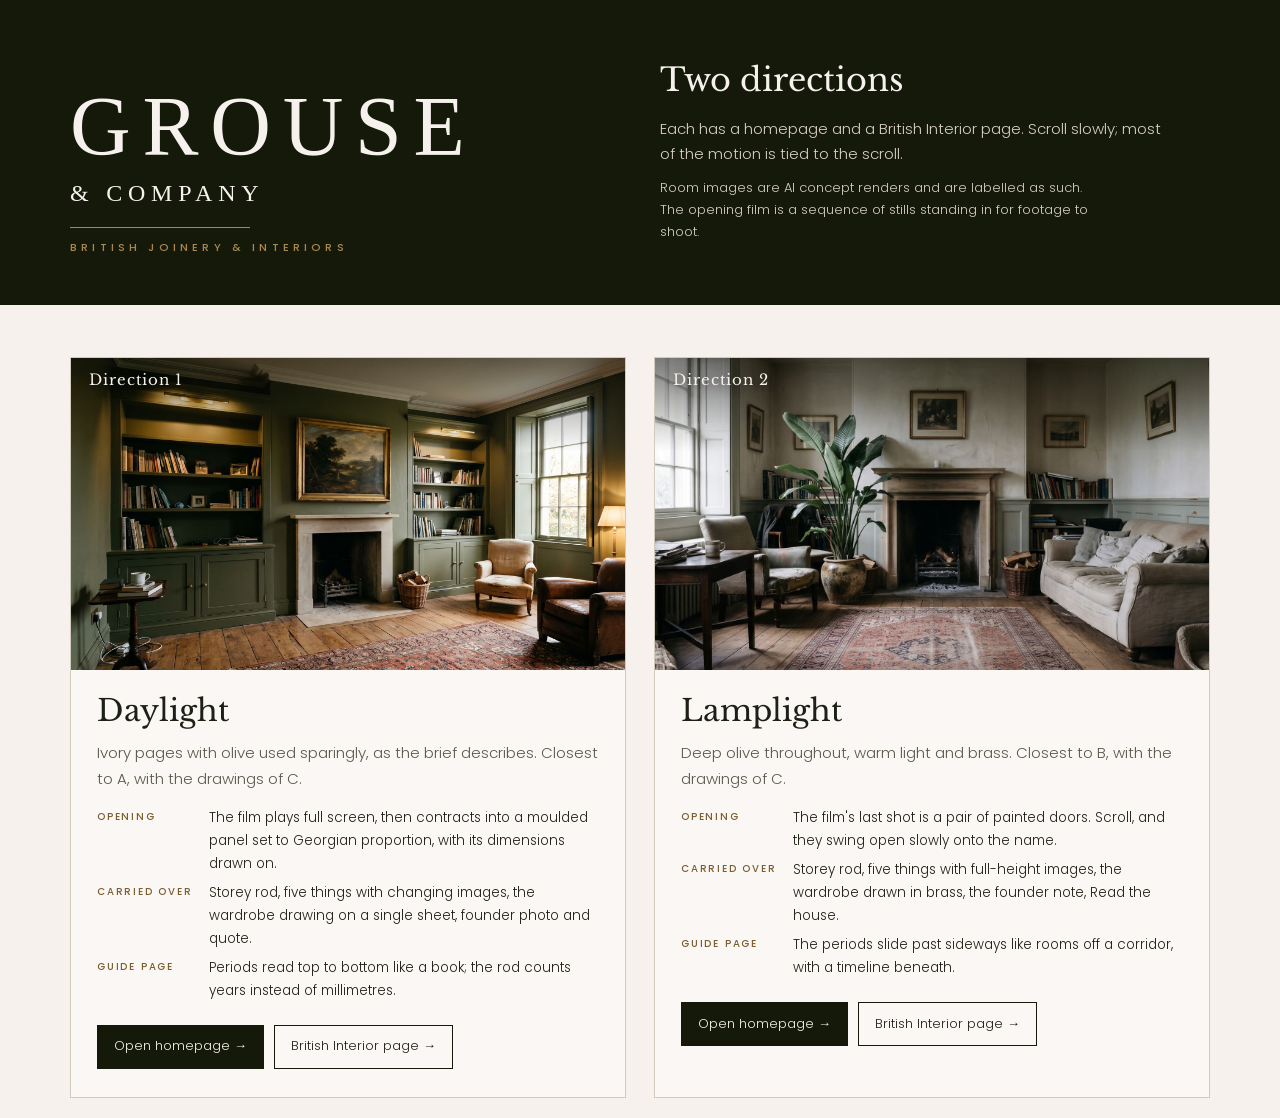
==== commit e80d22ad: "Use the new images and tidy the cover page Compress the new images for the web (about 75 MB down to " ====
--- a/index.html
+++ b/index.html
@@ -8,7 +8,7 @@
 <link rel="preconnect" href="https://fonts.googleapis.com">
 <link rel="stylesheet" href="https://fonts.googleapis.com/css2?family=Libre+Baskerville:ital@0;1&family=Poppins:wght@300;400;500&display=swap">
 <style>
-/* Cover sheet, round two: two merged directions, each a homepage plus its British Interior page. */
+/* Cover sheet: two directions, each a homepage plus its British Interior page. */
 :root{
   --olive:#15190A; --ivory:#F7F1ED; --stone:#EDE7E2; --brass:#A98752; --brass-ink:#7A5E30; --ink:#1D2014; --muted:#5B584C; --rule:#D3CABE;
   --display:"Libre Baskerville", Baskerville, Georgia, serif; --body:"Poppins","Helvetica Neue",Arial,sans-serif; --mark:Georgia,"Times New Roman",serif;
@@ -57,9 +57,9 @@
 <div class="top"><div class="in">
   <div class="wm"><div class="a">GROUSE</div><div class="b">&amp; COMPANY</div><div class="r"></div><div class="c">British joinery &amp; interiors</div></div>
   <div>
-    <h1>Round two: two directions</h1>
+    <h1>Two directions</h1>
     <p>Each has a homepage and a British Interior page. Scroll slowly; most of the motion is tied to the scroll.</p>
-    <p style="font-size:13px">Room imagery is cropped from Adam's AI concept renders and labelled as such. Film frames are placeholders for footage to shoot.</p>
+    <p style="font-size:13px">Room images are AI concept renders and are labelled as such. The opening film is a sequence of stills standing in for footage to shoot.</p>
   </div>
 </div></div>
 
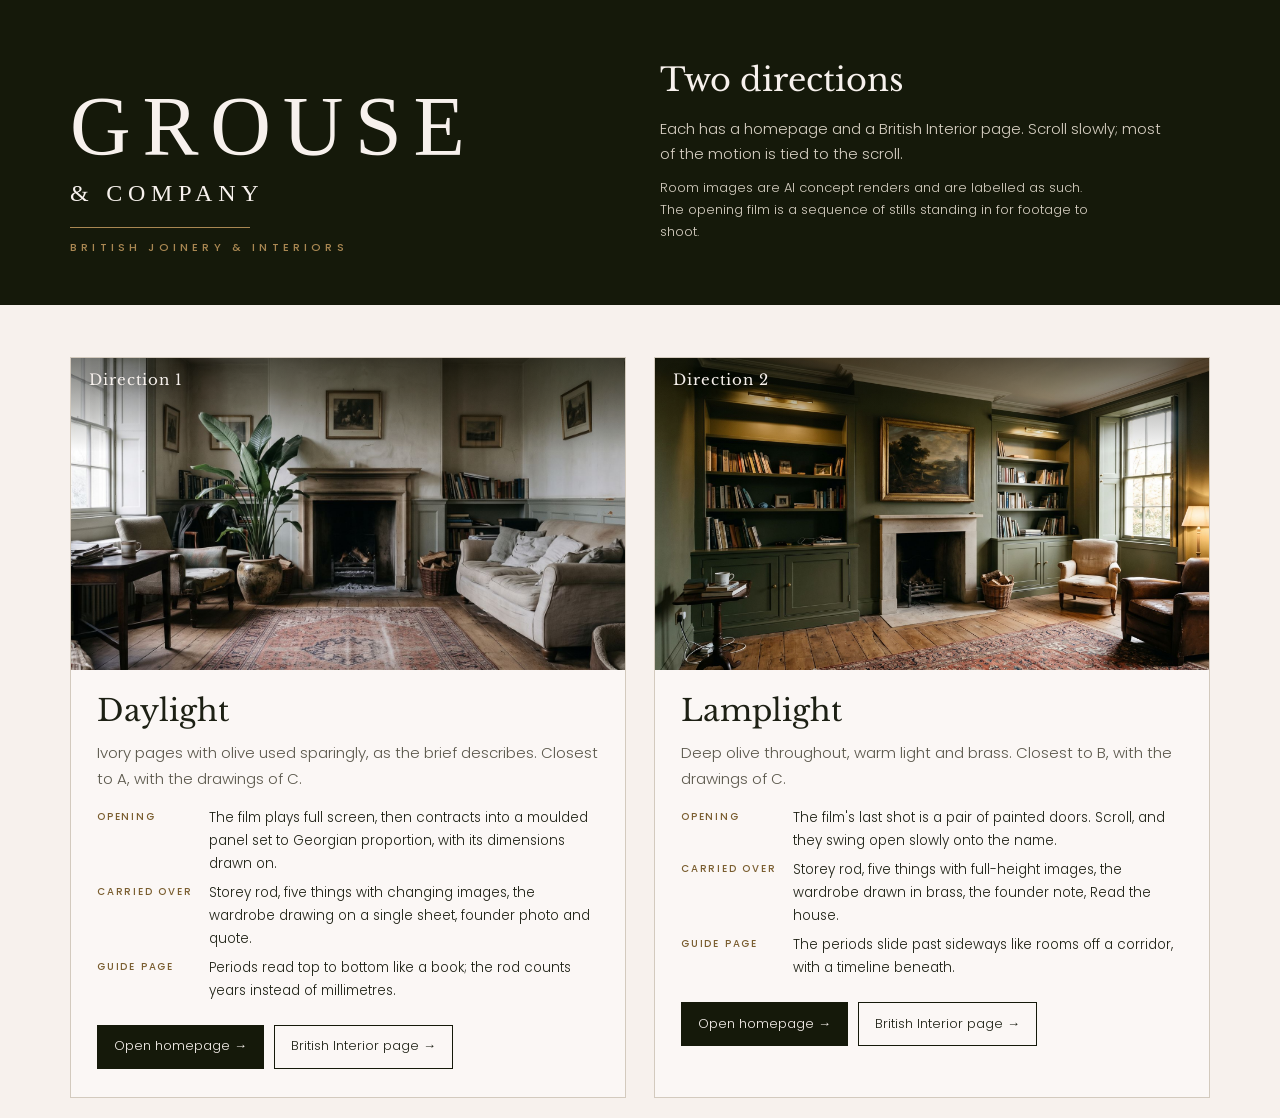
==== commit 6ba09224: "Swap the cover images so each suits its direction Co-Authored-By: Claude Opus 5.5 <noreply@anthropic" ====
--- a/index.html
+++ b/index.html
@@ -65,7 +65,7 @@
 
 <div class="in dirs">
   <div class="dir">
-    <div class="pic"><img src="img/drawing.jpg" alt=""><span class="no">Direction 1</span></div>
+    <div class="pic"><img src="img/livingroom.jpg" alt=""><span class="no">Direction 1</span></div>
     <div class="body">
       <h2>Daylight</h2>
       <p>Ivory pages with olive used sparingly, as the brief describes. Closest to A, with the drawings of C.</p>
@@ -78,7 +78,7 @@
     </div>
   </div>
   <div class="dir">
-    <div class="pic"><img src="img/livingroom.jpg" alt=""><span class="no">Direction 2</span></div>
+    <div class="pic"><img src="img/drawing.jpg" alt=""><span class="no">Direction 2</span></div>
     <div class="body">
       <h2>Lamplight</h2>
       <p>Deep olive throughout, warm light and brass. Closest to B, with the drawings of C.</p>
